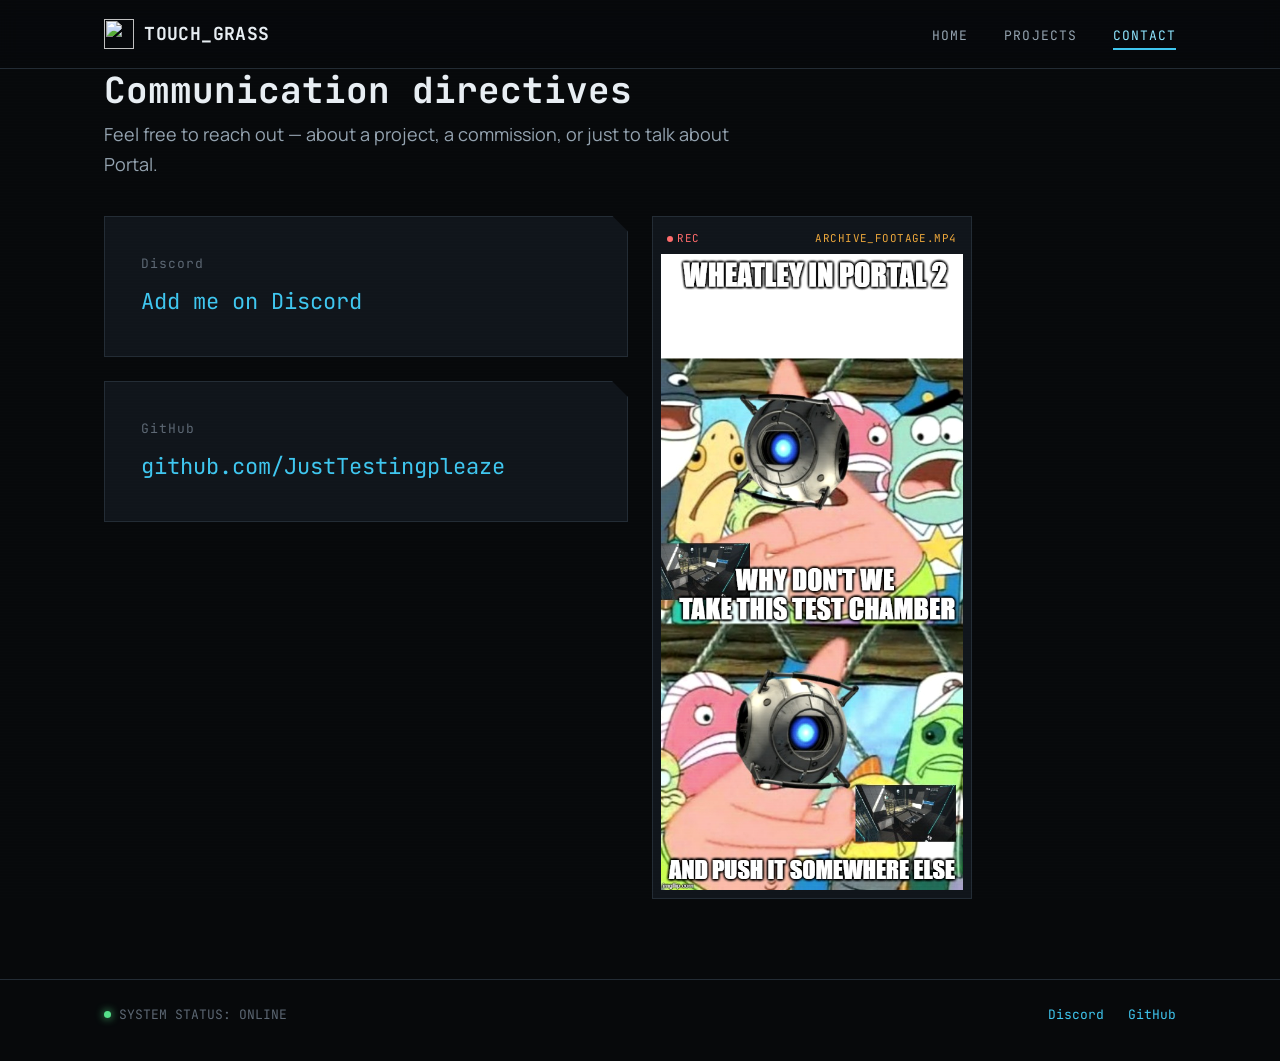
==== contact.html @ 0e44261d "Add files via upload" ====
<!DOCTYPE html>
<html lang="en">
<head>
  <meta charset="UTF-8">
  <meta name="viewport" content="width=device-width, initial-scale=1.0">
  <title>Contact — Touch_Grass</title>
  <meta name="description" content="Get in touch with Sebastian (Touch_Grass) on Discord or GitHub.">
  <link rel="icon" href="logo.png">
  <link rel="preconnect" href="https://fonts.googleapis.com">
  <link rel="preconnect" href="https://fonts.gstatic.com" crossorigin>
  <link rel="stylesheet" href="styles.css">
</head>
<body>

  <header class="site-header">
    <div class="wrap">
      <a href="index.html" class="brand">
        <img src="logo.png" alt="" class="brand-mark">
        TOUCH_GRASS
      </a>
      <button class="nav-toggle" aria-label="Toggle navigation" aria-expanded="false">☰</button>
      <nav class="main-nav" aria-label="Primary">
        <ul>
          <li><a href="index.html">Home</a></li>
          <li><a href="projects.html">Projects</a></li>
          <li><a href="contact.html" aria-current="page">Contact</a></li>
        </ul>
      </nav>
    </div>
  </header>

  <main class="wrap">
    <h1 class="page-title">Communication directives</h1>
    <p class="page-lede">Feel free to reach out — about a project, a commission, or just to talk about Portal.</p>

    <div class="contact-grid">
      <div>
        <div class="panel channel-panel">
          <span class="channel-name">Discord</span>
          <a class="channel-link" href="#" target="_blank" rel="noopener">Add me on Discord</a>
        </div>
        <div class="panel channel-panel">
          <span class="channel-name">GitHub</span>
          <a class="channel-link" href="https://github.com/JustTestingpleaze" target="_blank" rel="noopener">github.com/JustTestingpleaze</a>
        </div>
      </div>

      <div class="archive">
        <div class="archive-bar">
          <span class="rec">REC</span>
          <span>ARCHIVE_FOOTAGE.MP4</span>
        </div>
        <img src="meme.jpg" alt="Wheatley from Portal 2 meme, suggesting a test chamber be pushed somewhere else">
      </div>
    </div>
  </main>

  <footer class="site-footer">
    <div class="wrap">
      <span class="status-line"><span class="status-dot"></span>SYSTEM STATUS: ONLINE</span>
      <ul class="footer-links">
        <li><a href="contact.html">Discord</a></li>
        <li><a href="https://github.com/JustTestingpleaze" target="_blank" rel="noopener">GitHub</a></li>
      </ul>
    </div>
  </footer>

  <script src="script.js"></script>
</body>
</html>
---- styles.css ----
/* =========================================================
   TOUCH_GRASS // PERSONAL DATABANK
   Design concept: an Aperture Science-style test-chamber
   terminal, crossed with the scanline hum of old analog-
   horror found footage. Cool cyan for the "systems" voice,
   a dim hazard amber for signage accents.
   ========================================================= */

@import url('https://fonts.googleapis.com/css2?family=JetBrains+Mono:wght@400;500;600;700;800&family=Manrope:wght@400;500;600;700;800&display=swap');

:root {
  /* color */
  --bg: #07090b;
  --bg-alt: #0c1015;
  --panel: #10151b;
  --panel-2: #141a21;
  --border: #232c35;
  --border-hover: #3fc6ef;
  --text: #e8eef3;
  --text-muted: #94a3b0;
  --text-dim: #5c6773;
  --accent: #3fc6ef;
  --accent-strong: #8ee6ff;
  --accent-soft: rgba(63, 198, 239, 0.12);
  --hazard: #eba63b;
  --hazard-dim: #6b5326;

  /* type */
  --mono: 'JetBrains Mono', ui-monospace, 'SFMono-Regular', Menlo, monospace;
  --sans: 'Manrope', system-ui, -apple-system, 'Segoe UI', sans-serif;

  /* scale */
  --fs-sm: 0.8125rem;
  --fs-base: 1rem;
  --fs-md: 1.125rem;
  --fs-lg: 1.375rem;
  --fs-xl: 1.75rem;
  --fs-2xl: 2.25rem;
  --fs-3xl: 3rem;

  --sp-1: 0.25rem;
  --sp-2: 0.5rem;
  --sp-3: 1rem;
  --sp-4: 1.5rem;
  --sp-5: 2.25rem;
  --sp-6: 3.5rem;
  --sp-7: 5rem;

  --maxw: 1120px;
  --cut: 16px; /* panel corner-cut size */
}

/* ---------- reset ---------- */
* { box-sizing: border-box; }
html { scroll-behavior: smooth; }
body {
  margin: 0;
  background: var(--bg);
  color: var(--text);
  font-family: var(--sans);
  font-size: var(--fs-base);
  line-height: 1.65;
  -webkit-font-smoothing: antialiased;
}
h1, h2, h3, h4 { font-family: var(--mono); margin: 0; line-height: 1.2; font-weight: 700; }
p { margin: 0 0 var(--sp-3); color: var(--text-muted); max-width: 62ch; }
a { color: var(--accent); text-decoration: none; }
a:hover { color: var(--accent-strong); }
img { max-width: 100%; display: block; }
ul { margin: 0; padding: 0; list-style: none; }
button { font: inherit; }

::selection { background: var(--accent-soft); color: var(--accent-strong); }

:focus-visible {
  outline: 2px solid var(--accent);
  outline-offset: 3px;
}

/* faint CRT scanline wash over the whole page — subtle, fixed, non-interactive */
body::before {
  content: "";
  position: fixed;
  inset: 0;
  pointer-events: none;
  z-index: 500;
  background: repeating-linear-gradient(
    to bottom,
    rgba(255, 255, 255, 0.014) 0px,
    rgba(255, 255, 255, 0.014) 1px,
    transparent 1px,
    transparent 3px
  );
  mix-blend-mode: overlay;
}

.wrap {
  max-width: var(--maxw);
  margin: 0 auto;
  padding: 0 var(--sp-4);
}

/* ---------- hazard divider (used sparingly, real signage motif) ---------- */
.hazard-rule {
  height: 6px;
  width: 100%;
  background: repeating-linear-gradient(
    -45deg,
    var(--hazard) 0px, var(--hazard) 10px,
    #1a1c1c 10px, #1a1c1c 20px
  );
  opacity: 0.55;
  border-radius: 2px;
}

/* ---------- header / nav ---------- */
.site-header {
  position: sticky;
  top: 0;
  z-index: 100;
  background: rgba(7, 9, 11, 0.82);
  backdrop-filter: blur(10px);
  border-bottom: 1px solid var(--border);
}
.site-header .wrap {
  display: flex;
  align-items: center;
  justify-content: space-between;
  height: 68px;
}
.brand {
  display: flex;
  align-items: center;
  gap: 0.65rem;
  font-family: var(--mono);
  font-weight: 700;
  color: var(--text);
  font-size: var(--fs-md);
  letter-spacing: 0.02em;
}
.brand:hover { color: var(--text); }
.brand-mark {
  width: 30px;
  height: 30px;
  animation: spin-slow 40s linear infinite;
  flex-shrink: 0;
}
@keyframes spin-slow { to { transform: rotate(360deg); } }

.nav-toggle {
  display: none;
  background: none;
  border: 1px solid var(--border);
  color: var(--text);
  width: 40px;
  height: 40px;
  border-radius: 2px;
  cursor: pointer;
  font-family: var(--mono);
  font-size: 1.1rem;
  line-height: 1;
}

nav.main-nav { display: flex; }
.main-nav ul { display: flex; gap: var(--sp-5); }
.main-nav a {
  font-family: var(--mono);
  font-size: var(--fs-sm);
  letter-spacing: 0.08em;
  text-transform: uppercase;
  color: var(--text-muted);
  position: relative;
  padding-bottom: 4px;
}
.main-nav a:hover { color: var(--text); }
.main-nav a[aria-current="page"] {
  color: var(--accent-strong);
  border-bottom: 2px solid var(--accent);
}

/* ---------- footer ---------- */
.site-footer {
  border-top: 1px solid var(--border);
  margin-top: var(--sp-7);
  padding: var(--sp-4) 0 var(--sp-5);
}
.site-footer .wrap {
  display: flex;
  align-items: center;
  justify-content: space-between;
  flex-wrap: wrap;
  gap: var(--sp-3);
}
.status-line {
  font-family: var(--mono);
  font-size: var(--fs-sm);
  color: var(--text-dim);
  display: flex;
  align-items: center;
  gap: 0.5rem;
}
.status-dot {
  width: 7px;
  height: 7px;
  border-radius: 50%;
  background: #55e08a;
  box-shadow: 0 0 8px #55e08a;
  animation: pulse 2.4s ease-in-out infinite;
}
@keyframes pulse { 0%,100% { opacity: 1; } 50% { opacity: 0.35; } }
.footer-links { display: flex; gap: var(--sp-4); font-family: var(--mono); font-size: var(--fs-sm); }

/* ---------- main layout ---------- */
main { padding-top: var(--sp-6); }
.page-title {
  font-size: var(--fs-2xl);
  margin-bottom: var(--sp-2);
}
.page-lede {
  font-size: var(--fs-md);
  max-width: 60ch;
  margin-bottom: var(--sp-5);
}

/* ---------- panel (console / test-chamber card) ---------- */
.panel {
  background: var(--panel);
  border: 1px solid var(--border);
  clip-path: polygon(0 0, calc(100% - var(--cut)) 0, 100% var(--cut), 100% 100%, 0 100%);
  padding: var(--sp-5);
  margin-bottom: var(--sp-4);
  position: relative;
}
.panel + .panel { margin-top: var(--sp-4); }
.panel-tag {
  font-family: var(--mono);
  font-size: var(--fs-sm);
  letter-spacing: 0.1em;
  color: var(--accent);
  text-transform: uppercase;
  display: flex;
  align-items: center;
  gap: 0.6rem;
  margin-bottom: var(--sp-3);
}
.panel-tag::before { content: "["; color: var(--text-dim); }
.panel-tag::after {
  content: "]";
  color: var(--text-dim);
  flex: 1;
  border-bottom: 1px dashed var(--border);
  margin-left: 0.4rem;
  height: 0;
}

/* ---------- hero (home) ---------- */
.hero {
  display: grid;
  grid-template-columns: 1.3fr 0.9fr;
  gap: var(--sp-6);
  align-items: center;
  margin-bottom: var(--sp-6);
}
.hero h1 {
  font-size: var(--fs-3xl);
  margin-bottom: var(--sp-2);
}
.hero-tagline {
  font-family: var(--mono);
  color: var(--accent-strong);
  font-size: var(--fs-md);
  border-right: 2px solid var(--accent);
  white-space: nowrap;
  overflow: hidden;
  display: inline-block;
  max-width: 40ch;
  animation: type 1.6s steps(34, end) 1 both, caret 0.8s step-end infinite;
}
@keyframes type { from { max-width: 0; } }
@keyframes caret { 50% { border-color: transparent; } }

.viewport {
  position: relative;
  aspect-ratio: 1 / 1;
  border: 2px solid var(--border);
  padding: 10px;
}
.viewport img {
  width: 100%;
  height: 100%;
  object-fit: cover;
  border-radius: 50%;
  filter: saturate(0.9) contrast(1.05);
}
.viewport::before, .viewport::after {
  content: "";
  position: absolute;
  width: 16px;
  height: 16px;
  border-color: var(--accent);
  border-style: solid;
}
.viewport::before { top: 0; left: 0; border-width: 2px 0 0 2px; }
.viewport::after { bottom: 0; right: 0; border-width: 0 2px 2px 0; }
.viewport-tag {
  position: absolute;
  top: -12px;
  left: 20px;
  background: var(--bg);
  font-family: var(--mono);
  font-size: 0.7rem;
  letter-spacing: 0.08em;
  color: var(--accent-strong);
  padding: 2px 8px;
  display: flex;
  align-items: center;
  gap: 5px;
}
.viewport-tag .status-dot { background: var(--accent); box-shadow: 0 0 8px var(--accent); }

/* ---------- chip lists ---------- */
.chip-group { margin-bottom: var(--sp-3); }
.chip-group:last-child { margin-bottom: 0; }
.chip-label {
  font-family: var(--mono);
  font-size: var(--fs-sm);
  color: var(--text-dim);
  display: block;
  margin-bottom: 0.5rem;
}
.chips { display: flex; flex-wrap: wrap; gap: 0.5rem; }
.chip {
  border: 1px solid var(--border);
  background: var(--panel-2);
  color: var(--text);
  font-size: var(--fs-sm);
  padding: 0.3rem 0.75rem;
  border-radius: 2px;
}

/* ---------- buttons / links ---------- */
.btn {
  display: inline-flex;
  align-items: center;
  gap: 0.5rem;
  font-family: var(--mono);
  font-size: var(--fs-sm);
  letter-spacing: 0.04em;
  border: 1px solid var(--accent);
  color: var(--accent-strong);
  padding: 0.6rem 1.1rem;
  background: var(--accent-soft);
  clip-path: polygon(0 0, calc(100% - 10px) 0, 100% 10px, 100% 100%, 0 100%);
  transition: background 0.15s ease, color 0.15s ease;
}
.btn:hover { background: var(--accent); color: #06131a; }

/* ---------- projects grid ---------- */
.filter-bar {
  display: flex;
  flex-wrap: wrap;
  gap: 0.6rem;
  margin-bottom: var(--sp-5);
}
.filter-btn {
  font-family: var(--mono);
  font-size: var(--fs-sm);
  color: var(--text-muted);
  background: var(--panel-2);
  border: 1px solid var(--border);
  padding: 0.4rem 0.9rem;
  border-radius: 2px;
  cursor: pointer;
}
.filter-btn:hover { color: var(--text); border-color: var(--border-hover); }
.filter-btn[aria-pressed="true"] {
  color: #06131a;
  background: var(--accent);
  border-color: var(--accent);
}

.project-grid {
  display: grid;
  grid-template-columns: repeat(3, 1fr);
  gap: var(--sp-4);
}
.project-card {
  background: var(--panel);
  border: 1px solid var(--border);
  clip-path: polygon(0 0, calc(100% - 14px) 0, 100% 14px, 100% 100%, 0 100%);
  overflow: hidden;
  transition: border-color 0.18s ease, transform 0.18s ease;
}
.project-card:hover { border-color: var(--border-hover); transform: translateY(-3px); }
.project-thumb {
  aspect-ratio: 4 / 3;
  overflow: hidden;
  background: var(--bg-alt);
}
.project-thumb img {
  width: 100%;
  height: 100%;
  object-fit: cover;
  transition: transform 0.35s ease;
}
.project-card:hover .project-thumb img { transform: scale(1.05); }
.project-body { padding: var(--sp-3); }
.chamber-no {
  font-family: var(--mono);
  font-size: 0.7rem;
  color: var(--text-dim);
  letter-spacing: 0.08em;
  display: block;
  margin-bottom: 0.25rem;
}
.project-title { font-size: var(--fs-md); margin-bottom: 0.4rem; }
.project-tag {
  display: inline-block;
  font-family: var(--mono);
  font-size: 0.7rem;
  letter-spacing: 0.06em;
  color: var(--accent);
  border: 1px solid var(--border);
  padding: 0.15rem 0.5rem;
  border-radius: 2px;
}
.project-card[hidden] { display: none; }

/* ---------- contact page ---------- */
.contact-grid {
  display: grid;
  grid-template-columns: 1fr 1fr;
  gap: var(--sp-4);
}
.channel-panel { display: flex; flex-direction: column; gap: 0.6rem; }
.channel-name {
  font-family: var(--mono);
  font-size: var(--fs-sm);
  color: var(--text-dim);
  letter-spacing: 0.08em;
}
.channel-link { font-size: var(--fs-lg); font-family: var(--mono); }

.archive {
  border: 1px solid var(--border);
  background: var(--panel);
  padding: var(--sp-2);
  max-width: 320px;
}
.archive-bar {
  display: flex;
  justify-content: space-between;
  font-family: var(--mono);
  font-size: 0.68rem;
  color: var(--hazard);
  padding: 0.35rem 0.4rem;
  letter-spacing: 0.04em;
}
.archive-bar .rec { color: #ff6b6b; display:flex; align-items:center; gap:4px; }
.archive-bar .rec::before {
  content: "";
  width: 6px; height: 6px; border-radius: 50%;
  background: #ff6b6b;
  animation: pulse 1.4s ease-in-out infinite;
}
.archive img { filter: grayscale(0.15) contrast(1.05); }

/* ---------- responsive ---------- */
@media (max-width: 900px) {
  .hero { grid-template-columns: 1fr; }
  .viewport { max-width: 260px; margin: 0 auto; }
  .contact-grid { grid-template-columns: 1fr; }
  .project-grid { grid-template-columns: repeat(2, 1fr); }
}

@media (max-width: 640px) {
  :root { --fs-3xl: 2.1rem; --fs-2xl: 1.6rem; }
  .project-grid { grid-template-columns: 1fr; }
  .main-nav { display: none; }
  .main-nav.open { display: block; }
  .main-nav.open ul {
    flex-direction: column;
    gap: var(--sp-3);
    position: absolute;
    top: 68px;
    right: 0;
    left: 0;
    background: var(--bg-alt);
    border-bottom: 1px solid var(--border);
    padding: var(--sp-4);
  }
  .nav-toggle { display: block; }
  .site-header .wrap { position: relative; }
}

@media (min-width: 641px) {
  .nav-toggle { display: none; }
}

/* respect reduced motion */
@media (prefers-reduced-motion: reduce) {
  .brand-mark, .status-dot, .hero-tagline, .archive-bar .rec::before {
    animation: none !important;
  }
  html { scroll-behavior: auto; }
}
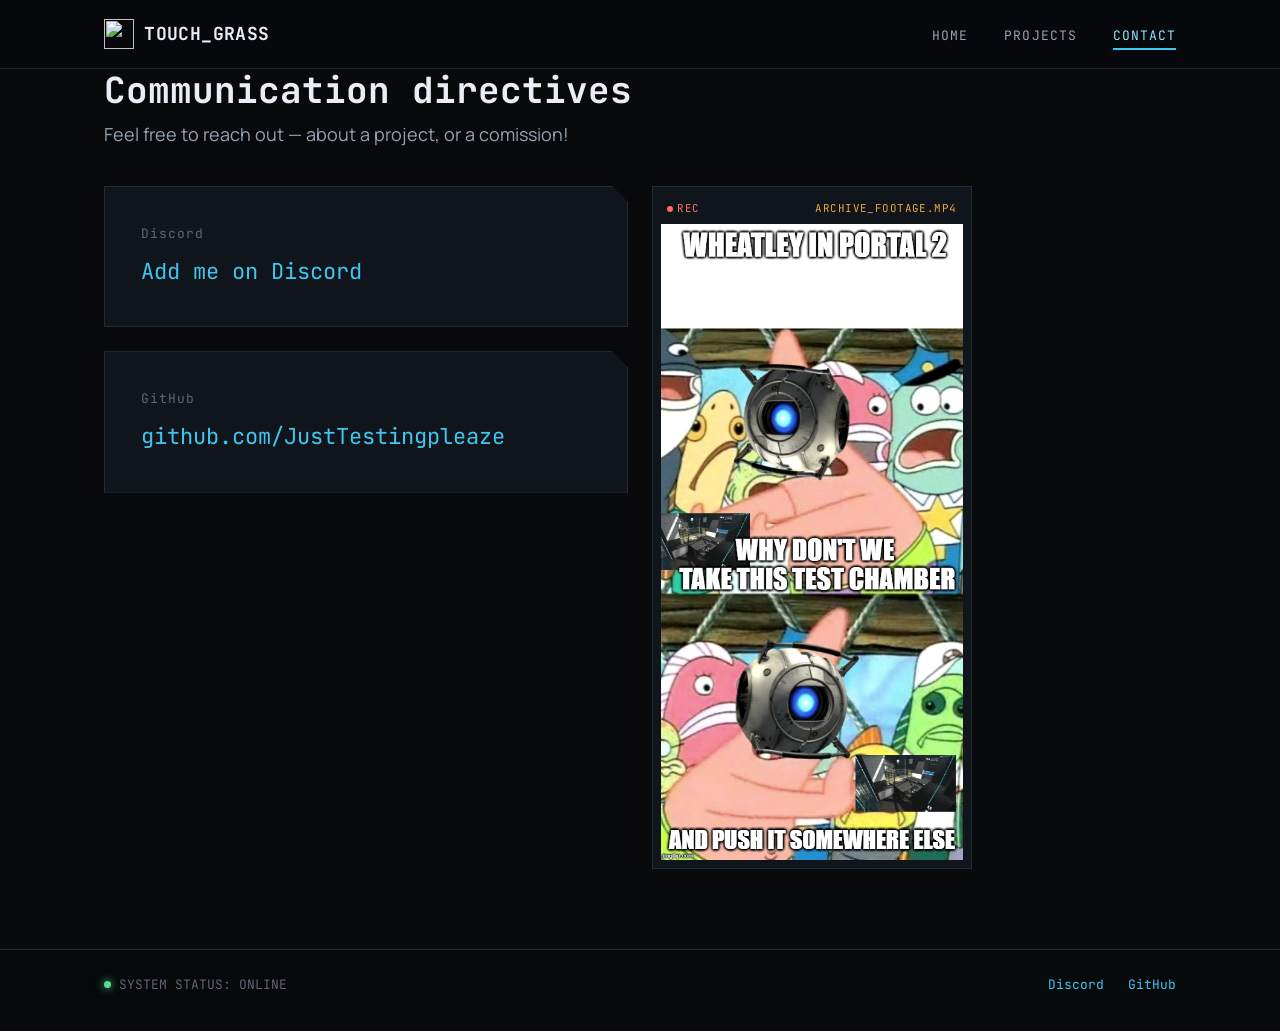
==== commit 6f0a52e3: "Revise contact lede and update Discord link Updated contact information and corrected a typo." ====
--- a/contact.html
+++ b/contact.html
@@ -31,13 +31,13 @@
 
   <main class="wrap">
     <h1 class="page-title">Communication directives</h1>
-    <p class="page-lede">Feel free to reach out — about a project, a commission, or just to talk about Portal.</p>
+    <p class="page-lede">Feel free to reach out — about a project, or a comission!</p>
 
     <div class="contact-grid">
       <div>
         <div class="panel channel-panel">
           <span class="channel-name">Discord</span>
-          <a class="channel-link" href="#" target="_blank" rel="noopener">Add me on Discord</a>
+          <a class="channel-link" href="https://discord.com/users/1268524892408774686" target="_blank" rel="noopener">Add me on Discord</a>
         </div>
         <div class="panel channel-panel">
           <span class="channel-name">GitHub</span>
